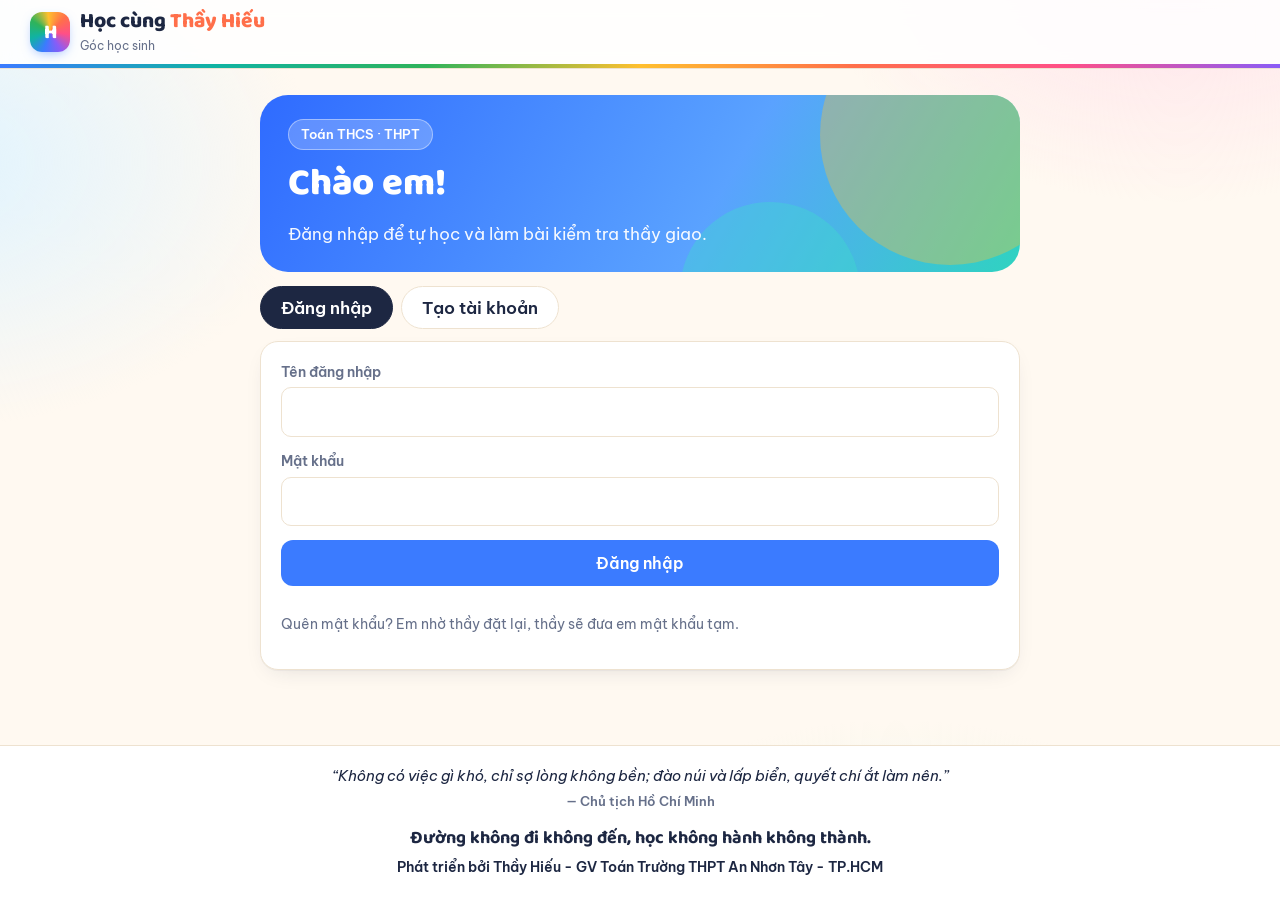
==== index.html @ 83fc3a9b "Làm trước: thống kê bài, nhận xét, tự học (sổ lỗi, gợi ý, chuỗi ngày), chuyên cần, câu nói hay - gv." ====
<!doctype html>
<html lang="vi">
<head>
<meta charset="utf-8"><meta name="viewport" content="width=device-width,initial-scale=1">
<title>Học sinh · Học cùng Thầy Hiếu</title>
<meta name="theme-color" content="#3b7bff">
<link rel="icon" href="assets/favicon.svg"><link rel="apple-touch-icon" href="assets/icon-180.png">
<link rel="manifest" href="manifest.webmanifest">
<link rel="stylesheet" href="assets/fonts.css"><link rel="stylesheet" href="assets/style.css"><link rel="stylesheet" href="assets/hs.css">
<script src="config.js"></script><script src="assets/api.js"></script><script src="assets/loihay.js" defer></script>
</head>
<body>
<header class="top"><div class="wrap in">
  <a class="logo" href="./"><span class="mk">H</span><span><b>Học cùng <span>Thầy Hiếu</span></b><small>Góc học sinh</small></span></a>
  <nav class="nav hidden" id="nav"><a href="#" id="btnDoiMK">Đổi mật khẩu</a><a href="#" id="btnThoat">Đăng xuất</a></nav>
</div></header>

<main><div class="wrap narrow">
  <div id="thongBao"></div>

  <!-- ===== chưa đăng nhập ===== -->
  <section id="vCong" class="hidden">
    <div class="hero sm toan"><span class="badge">Toán THCS · THPT</span><h1>Chào em!</h1><p>Đăng nhập để tự học và làm bài kiểm tra thầy giao.</p></div>
    <div class="tabs lg" role="tablist">
      <button id="tabDN" role="tab" aria-selected="true">Đăng nhập</button>
      <button id="tabDK" role="tab" aria-selected="false">Tạo tài khoản</button>
    </div>

    <form id="fDN" class="card form" autocomplete="on">
      <label class="f">Tên đăng nhập<input name="tenDN" type="text" autocomplete="username" autocapitalize="none" spellcheck="false" required></label>
      <label class="f">Mật khẩu<input name="matKhau" type="password" autocomplete="current-password" required></label>
      <div class="loi" role="alert"></div>
      <button class="btn blue full" type="submit">Đăng nhập</button>
      <p class="small muted">Quên mật khẩu? Em nhờ thầy đặt lại, thầy sẽ đưa em mật khẩu tạm.</p>
    </form>

    <form id="fDK" class="card form hidden" autocomplete="on">
      <label class="f">Mã lớp (thầy cho, 6 kí tự)<input name="maLop" type="text" autocapitalize="characters" maxlength="8" spellcheck="false" required placeholder="VD: K7M2QX"></label>
      <label class="f">Họ và tên<input name="hoTen" type="text" autocomplete="name" required placeholder="VD: Nguyễn Văn An"></label>
      <label class="f">Tên đăng nhập<input name="tenDN" type="text" autocomplete="username" autocapitalize="none" spellcheck="false" required placeholder="chữ không dấu, số, dấu chấm: an.nguyen12"></label>
      <label class="f">Mật khẩu (ít nhất 8 kí tự)<input name="matKhau" type="password" autocomplete="new-password" minlength="8" required></label>
      <label class="f">Nhập lại mật khẩu<input name="matKhau2" type="password" autocomplete="new-password" minlength="8" required></label>
      <div class="loi" role="alert"></div>
      <button class="btn green full" type="submit">Tạo tài khoản</button>
      <p class="small muted">Sau khi tạo, em chờ thầy duyệt rồi mới đăng nhập được.</p>
    </form>
  </section>

  <!-- ===== đã đăng nhập ===== -->
  <section id="vNha" class="hidden">
    <div class="hero sm toan"><span class="badge" id="nhaLop">Lớp</span><h1 id="nhaTen">Chào em</h1><p>Em chọn việc muốn làm hôm nay.</p></div>
    <div class="card" id="cBai" style="margin-top:18px">
      <div class="row" style="justify-content:space-between"><h3 style="margin:0">📝 Bài kiểm tra</h3><button class="btn sm ghost" id="btnTaiBai">⟳ Tải lại</button></div>
      <div id="dsBai" class="ds-bai"><p class="muted small">Đang tải…</p></div>
    </div>
    <div class="home-grid">
      <a class="big mp" id="oTuHoc" href="#">
        <div class="ill ico">📘</div>
        <h2>Tự học</h2>
        <p>Luyện theo dạng, sổ lỗi sai tự ôn lại, gợi ý theo điểm yếu. Mỗi ngày làm đúng 5 câu để giữ chuỗi 🔥.</p>
        <span class="go">Vào tự học →</span>
      </a>
      <a class="big rd" id="oKiemTra" href="#cBai">
        <div class="ill ico">📝</div>
        <h2>Kiểm tra</h2>
        <p>Vào bài kiểm tra thầy mở, mỗi em một đề riêng. Kết quả và lời giải hiện khi cả lớp đã nộp.</p>
        <span class="go">Xem các bài ở trên ↑</span>
      </a>
    </div>
  </section>

  <!-- ===== đổi mật khẩu ===== -->
  <dialog id="dMK" class="card">
    <form id="fMK" class="form" method="dialog">
      <h3>Đổi mật khẩu</h3>
      <label class="f">Mật khẩu hiện tại<input name="matKhauCu" type="password" autocomplete="current-password" required></label>
      <label class="f">Mật khẩu mới (ít nhất 8 kí tự)<input name="matKhauMoi" type="password" autocomplete="new-password" minlength="8" required></label>
      <label class="f">Nhập lại mật khẩu mới<input name="matKhauMoi2" type="password" autocomplete="new-password" minlength="8" required></label>
      <div class="loi" role="alert"></div>
      <div class="row"><button class="btn ghost" value="huy" formnovalidate>Huỷ</button><button class="btn blue" value="ok">Lưu</button></div>
    </form>
  </dialog>
</div></main>

<footer class="foot"><div class="wrap"><div class="slogan" id="slogan"></div><div class="dev" id="chanTrang"></div></div></footer>

<script>
(function () {
  "use strict";
  const $ = s => document.querySelector(s);
  const P = API.phien("hs");
  const S = window.SITE || {};
  $("#slogan").textContent = S.khauHieu || ""; $("#chanTrang").textContent = S.chanTrang || "";

  function bao(html, kieu) { $("#thongBao").innerHTML = html ? `<div class="note ${kieu || "blue"}">${html}</div>` : ""; }
  function loiForm(f, msg) { f.querySelector(".loi").textContent = msg || ""; }
  async function cho(btn, fn) {
    const t = btn.textContent; btn.disabled = true; btn.textContent = "Đang xử lí…";
    try { return await fn(); } finally { btn.disabled = false; btn.textContent = t; }
  }

  function moCong(tab) {
    $("#vNha").classList.add("hidden"); $("#nav").classList.add("hidden"); $("#vCong").classList.remove("hidden");
    const dk = tab === "dk";
    $("#tabDN").setAttribute("aria-selected", String(!dk)); $("#tabDK").setAttribute("aria-selected", String(dk));
    $("#fDN").classList.toggle("hidden", dk); $("#fDK").classList.toggle("hidden", !dk);
  }
  function moNha(hs) {
    $("#vCong").classList.add("hidden"); $("#vNha").classList.remove("hidden"); $("#nav").classList.remove("hidden");
    $("#nhaTen").textContent = "Chào " + (hs.hoTen.split(" ").pop() || hs.hoTen) + "!";
    $("#nhaLop").textContent = "Lớp " + (hs.tenLop || hs.maLop) + " · " + hs.tenDN;
    $("#oTuHoc").href = "tuhoc.html";
    API.LS.set("hs-ho-so", JSON.stringify(hs));
    taiBai();
  }

  /* danh sách bài kiểm tra của lớp */
  async function taiBai() {
    const el = $("#dsBai");
    let r;
    try { r = await P.goi("hs.dsBai"); }
    catch (e) { el.innerHTML = `<p class="small" style="color:#d11a45">${API.esc(e.message)}</p>`; return; }
    const ngay = s => s ? new Date(s).toLocaleString("vi-VN", { dateStyle: "short", timeStyle: "short" }) : "";
    el.innerHTML = r.bai.length ? r.bai.map(b => {
      let nut;
      if (b.cuaEm === "nop") nut = b.diem != null ? `<a class="btn sm blue" href="lam.html?bai=${encodeURIComponent(b.maBai)}&xem=1">Điểm ${String(b.diem).replace(".", ",")} · xem bài</a>` : `<a class="btn sm ghost" href="lam.html?bai=${encodeURIComponent(b.maBai)}&xem=1">Đã nộp · chờ kết quả</a>`;
      else if (b.trangThai !== "mo") nut = `<span class="tt dong">đã đóng</span>`;
      else nut = `<a class="btn sm ${b.cuaEm === "lam" ? "coral" : "green"}" href="lam.html?bai=${encodeURIComponent(b.maBai)}">${b.cuaEm === "lam" ? "Làm tiếp" : "Vào làm bài"}</a>`;
      return `<div class="bai-dong"><div><b>${API.esc(b.ten)}</b><br><span class="small muted">${b.soCau} câu · ${b.thoiGian} phút${b.dongLuc ? " · đóng lúc " + ngay(b.dongLuc) : ""}</span></div>${nut}</div>`;
    }).join("") : `<p class="muted small" style="margin:8px 0 0">Hiện chưa có bài kiểm tra nào. Khi thầy mở bài, bài sẽ hiện ở đây.</p>`;
  }
  $("#btnTaiBai").onclick = taiBai;

  $("#tabDN").onclick = () => moCong("dn");
  $("#tabDK").onclick = () => moCong("dk");
  $("#oKiemTra").onclick = e => { e.preventDefault(); $("#cBai").scrollIntoView({ behavior: "smooth" }); taiBai(); };

  $("#fDN").onsubmit = async e => {
    e.preventDefault(); const f = e.target; loiForm(f);
    await cho(f.querySelector("button[type=submit]"), async () => {
      try {
        const r = await API.goi("hs.dangNhap", { tenDN: f.tenDN.value, matKhau: f.matKhau.value });
        P.token = r.token; f.reset(); bao(""); moNha(r.hs);
      } catch (err) { loiForm(f, err.message); }
    });
  };

  $("#fDK").onsubmit = async e => {
    e.preventDefault(); const f = e.target; loiForm(f);
    if (f.matKhau.value !== f.matKhau2.value) return loiForm(f, "Hai lần nhập mật khẩu chưa giống nhau.");
    await cho(f.querySelector("button[type=submit]"), async () => {
      try {
        const r = await API.goi("hs.dangKi", { maLop: f.maLop.value, hoTen: f.hoTen.value, tenDN: f.tenDN.value, matKhau: f.matKhau.value });
        const ten = f.tenDN.value.trim().toLowerCase();
        f.reset(); moCong("dn"); $("#fDN").tenDN.value = ten;
        bao(`Đã tạo tài khoản <b>${API.esc(ten)}</b> trong lớp <b>${API.esc(r.tenLop)}</b>. Em chờ thầy duyệt rồi đăng nhập nhé.`, "green");
      } catch (err) { loiForm(f, err.message); }
    });
  };

  $("#btnThoat").onclick = e => { e.preventDefault(); P.token = null; API.LS.set("hs-ho-so", null); bao(""); moCong("dn"); };
  $("#btnDoiMK").onclick = e => { e.preventDefault(); const f = $("#fMK"); f.reset(); loiForm(f); $("#dMK").showModal(); };
  $("#fMK").onsubmit = async e => {
    const f = e.target;
    if (e.submitter && e.submitter.value === "huy") return;
    e.preventDefault(); loiForm(f);
    if (f.matKhauMoi.value !== f.matKhauMoi2.value) return loiForm(f, "Hai lần nhập mật khẩu mới chưa giống nhau.");
    await cho(e.submitter || f.querySelector("button[value=ok]"), async () => {
      try {
        const r = await P.goi("hs.doiMatKhau", { matKhauCu: f.matKhauCu.value, matKhauMoi: f.matKhauMoi.value });
        P.token = r.token; $("#dMK").close(); bao("Đã đổi mật khẩu.", "green");
      } catch (err) { loiForm(f, err.message); }
    });
  };

  /* khởi động: có phiên cũ thì vào thẳng, kiểm tra lại với máy chủ ở nền */
  (async function () {
    if (!API.url()) { bao("Web chưa được nối với máy chủ. Thầy xem <b>HUONG-DAN.md</b>, mục 2.", "red"); }
    if (!P.token) return moCong("dn");
    try { const cu = JSON.parse(API.LS.get("hs-ho-so") || "null"); if (cu) moNha(cu); } catch (e) { }
    try { const r = await P.goi("hs.toi"); moNha(r.hs); }
    catch (err) {
      if (err.ma === "mat-mang") return bao("Đang không có mạng. Một số chức năng cần mạng để dùng.", "");
      P.token = null; API.LS.set("hs-ho-so", null); moCong("dn"); bao(API.esc(err.message), "");
    }
  })();
})();
</script>
</body>
</html>
---- assets/fonts.css ----
/* be-vietnam-pro-vietnamese-400-normal */
@font-face {
  font-family: 'Be Vietnam Pro';
  font-style: normal;
  font-display: swap;
  font-weight: 400;
  src: url(fonts/be-vietnam-pro-vietnamese-400-normal.woff2) format('woff2');
  unicode-range: U+0102-0103,U+0110-0111,U+0128-0129,U+0168-0169,U+01A0-01A1,U+01AF-01B0,U+0300-0301,U+0303-0304,U+0308-0309,U+0323,U+0329,U+1EA0-1EF9,U+20AB;
}
/* be-vietnam-pro-latin-ext-400-normal */
@font-face {
  font-family: 'Be Vietnam Pro';
  font-style: normal;
  font-display: swap;
  font-weight: 400;
  src: url(fonts/be-vietnam-pro-latin-ext-400-normal.woff2) format('woff2');
  unicode-range: U+0100-02BA,U+02BD-02C5,U+02C7-02CC,U+02CE-02D7,U+02DD-02FF,U+0304,U+0308,U+0329,U+1D00-1DBF,U+1E00-1E9F,U+1EF2-1EFF,U+2020,U+20A0-20AB,U+20AD-20C0,U+2113,U+2C60-2C7F,U+A720-A7FF;
}
/* be-vietnam-pro-latin-400-normal */
@font-face {
  font-family: 'Be Vietnam Pro';
  font-style: normal;
  font-display: swap;
  font-weight: 400;
  src: url(fonts/be-vietnam-pro-latin-400-normal.woff2) format('woff2');
  unicode-range: U+0000-00FF,U+0131,U+0152-0153,U+02BB-02BC,U+02C6,U+02DA,U+02DC,U+0304,U+0308,U+0329,U+2000-206F,U+20AC,U+2122,U+2191,U+2193,U+2212,U+2215,U+FEFF,U+FFFD;
}
/* be-vietnam-pro-vietnamese-500-normal */
@font-face {
  font-family: 'Be Vietnam Pro';
  font-style: normal;
  font-display: swap;
  font-weight: 500;
  src: url(fonts/be-vietnam-pro-vietnamese-500-normal.woff2) format('woff2');
  unicode-range: U+0102-0103,U+0110-0111,U+0128-0129,U+0168-0169,U+01A0-01A1,U+01AF-01B0,U+0300-0301,U+0303-0304,U+0308-0309,U+0323,U+0329,U+1EA0-1EF9,U+20AB;
}
/* be-vietnam-pro-latin-ext-500-normal */
@font-face {
  font-family: 'Be Vietnam Pro';
  font-style: normal;
  font-display: swap;
  font-weight: 500;
  src: url(fonts/be-vietnam-pro-latin-ext-500-normal.woff2) format('woff2');
  unicode-range: U+0100-02BA,U+02BD-02C5,U+02C7-02CC,U+02CE-02D7,U+02DD-02FF,U+0304,U+0308,U+0329,U+1D00-1DBF,U+1E00-1E9F,U+1EF2-1EFF,U+2020,U+20A0-20AB,U+20AD-20C0,U+2113,U+2C60-2C7F,U+A720-A7FF;
}
/* be-vietnam-pro-latin-500-normal */
@font-face {
  font-family: 'Be Vietnam Pro';
  font-style: normal;
  font-display: swap;
  font-weight: 500;
  src: url(fonts/be-vietnam-pro-latin-500-normal.woff2) format('woff2');
  unicode-range: U+0000-00FF,U+0131,U+0152-0153,U+02BB-02BC,U+02C6,U+02DA,U+02DC,U+0304,U+0308,U+0329,U+2000-206F,U+20AC,U+2122,U+2191,U+2193,U+2212,U+2215,U+FEFF,U+FFFD;
}
/* be-vietnam-pro-vietnamese-600-normal */
@font-face {
  font-family: 'Be Vietnam Pro';
  font-style: normal;
  font-display: swap;
  font-weight: 600;
  src: url(fonts/be-vietnam-pro-vietnamese-600-normal.woff2) format('woff2');
  unicode-range: U+0102-0103,U+0110-0111,U+0128-0129,U+0168-0169,U+01A0-01A1,U+01AF-01B0,U+0300-0301,U+0303-0304,U+0308-0309,U+0323,U+0329,U+1EA0-1EF9,U+20AB;
}
/* be-vietnam-pro-latin-ext-600-normal */
@font-face {
  font-family: 'Be Vietnam Pro';
  font-style: normal;
  font-display: swap;
  font-weight: 600;
  src: url(fonts/be-vietnam-pro-latin-ext-600-normal.woff2) format('woff2');
  unicode-range: U+0100-02BA,U+02BD-02C5,U+02C7-02CC,U+02CE-02D7,U+02DD-02FF,U+0304,U+0308,U+0329,U+1D00-1DBF,U+1E00-1E9F,U+1EF2-1EFF,U+2020,U+20A0-20AB,U+20AD-20C0,U+2113,U+2C60-2C7F,U+A720-A7FF;
}
/* be-vietnam-pro-latin-600-normal */
@font-face {
  font-family: 'Be Vietnam Pro';
  font-style: normal;
  font-display: swap;
  font-weight: 600;
  src: url(fonts/be-vietnam-pro-latin-600-normal.woff2) format('woff2');
  unicode-range: U+0000-00FF,U+0131,U+0152-0153,U+02BB-02BC,U+02C6,U+02DA,U+02DC,U+0304,U+0308,U+0329,U+2000-206F,U+20AC,U+2122,U+2191,U+2193,U+2212,U+2215,U+FEFF,U+FFFD;
}
/* be-vietnam-pro-vietnamese-700-normal */
@font-face {
  font-family: 'Be Vietnam Pro';
  font-style: normal;
  font-display: swap;
  font-weight: 700;
  src: url(fonts/be-vietnam-pro-vietnamese-700-normal.woff2) format('woff2');
  unicode-range: U+0102-0103,U+0110-0111,U+0128-0129,U+0168-0169,U+01A0-01A1,U+01AF-01B0,U+0300-0301,U+0303-0304,U+0308-0309,U+0323,U+0329,U+1EA0-1EF9,U+20AB;
}
/* be-vietnam-pro-latin-ext-700-normal */
@font-face {
  font-family: 'Be Vietnam Pro';
  font-style: normal;
  font-display: swap;
  font-weight: 700;
  src: url(fonts/be-vietnam-pro-latin-ext-700-normal.woff2) format('woff2');
  unicode-range: U+0100-02BA,U+02BD-02C5,U+02C7-02CC,U+02CE-02D7,U+02DD-02FF,U+0304,U+0308,U+0329,U+1D00-1DBF,U+1E00-1E9F,U+1EF2-1EFF,U+2020,U+20A0-20AB,U+20AD-20C0,U+2113,U+2C60-2C7F,U+A720-A7FF;
}
/* be-vietnam-pro-latin-700-normal */
@font-face {
  font-family: 'Be Vietnam Pro';
  font-style: normal;
  font-display: swap;
  font-weight: 700;
  src: url(fonts/be-vietnam-pro-latin-700-normal.woff2) format('woff2');
  unicode-range: U+0000-00FF,U+0131,U+0152-0153,U+02BB-02BC,U+02C6,U+02DA,U+02DC,U+0304,U+0308,U+0329,U+2000-206F,U+20AC,U+2122,U+2191,U+2193,U+2212,U+2215,U+FEFF,U+FFFD;
}
/* be-vietnam-pro-vietnamese-400-italic */
@font-face {
  font-family: 'Be Vietnam Pro';
  font-style: italic;
  font-display: swap;
  font-weight: 400;
  src: url(fonts/be-vietnam-pro-vietnamese-400-italic.woff2) format('woff2');
  unicode-range: U+0102-0103,U+0110-0111,U+0128-0129,U+0168-0169,U+01A0-01A1,U+01AF-01B0,U+0300-0301,U+0303-0304,U+0308-0309,U+0323,U+0329,U+1EA0-1EF9,U+20AB;
}
/* be-vietnam-pro-latin-ext-400-italic */
@font-face {
  font-family: 'Be Vietnam Pro';
  font-style: italic;
  font-display: swap;
  font-weight: 400;
  src: url(fonts/be-vietnam-pro-latin-ext-400-italic.woff2) format('woff2');
  unicode-range: U+0100-02BA,U+02BD-02C5,U+02C7-02CC,U+02CE-02D7,U+02DD-02FF,U+0304,U+0308,U+0329,U+1D00-1DBF,U+1E00-1E9F,U+1EF2-1EFF,U+2020,U+20A0-20AB,U+20AD-20C0,U+2113,U+2C60-2C7F,U+A720-A7FF;
}
/* be-vietnam-pro-latin-400-italic */
@font-face {
  font-family: 'Be Vietnam Pro';
  font-style: italic;
  font-display: swap;
  font-weight: 400;
  src: url(fonts/be-vietnam-pro-latin-400-italic.woff2) format('woff2');
  unicode-range: U+0000-00FF,U+0131,U+0152-0153,U+02BB-02BC,U+02C6,U+02DA,U+02DC,U+0304,U+0308,U+0329,U+2000-206F,U+20AC,U+2122,U+2191,U+2193,U+2212,U+2215,U+FEFF,U+FFFD;
}@font-face{font-family:'Baloo 2';font-style:normal;font-display:swap;font-weight:600;src:url(fonts/baloo-2-vietnamese-600-normal.woff2) format('woff2');unicode-range:U+0102-0103,U+0110-0111,U+0128-0129,U+0168-0169,U+01A0-01A1,U+01AF-01B0,U+0300-0301,U+0303-0304,U+0308-0309,U+0323,U+0329,U+1EA0-1EF9,U+20AB;}
@font-face{font-family:'Baloo 2';font-style:normal;font-display:swap;font-weight:600;src:url(fonts/baloo-2-latin-ext-600-normal.woff2) format('woff2');unicode-range:U+0100-02BA,U+02BD-02C5,U+02C7-02CC,U+02CE-02D7,U+02DD-02FF,U+0304,U+0308,U+0329,U+1D00-1DBF,U+1E00-1E9F,U+1EF2-1EFF,U+2020,U+20A0-20AB,U+20AD-20C0,U+2113,U+2C60-2C7F,U+A720-A7FF;}
@font-face{font-family:'Baloo 2';font-style:normal;font-display:swap;font-weight:600;src:url(fonts/baloo-2-latin-600-normal.woff2) format('woff2');unicode-range:U+0000-00FF,U+0131,U+0152-0153,U+02BB-02BC,U+02C6,U+02DA,U+02DC,U+0304,U+0308,U+0329,U+2000-206F,U+20AC,U+2122,U+2191,U+2193,U+2212,U+2215,U+FEFF,U+FFFD;}
@font-face{font-family:'Baloo 2';font-style:normal;font-display:swap;font-weight:700;src:url(fonts/baloo-2-vietnamese-700-normal.woff2) format('woff2');unicode-range:U+0102-0103,U+0110-0111,U+0128-0129,U+0168-0169,U+01A0-01A1,U+01AF-01B0,U+0300-0301,U+0303-0304,U+0308-0309,U+0323,U+0329,U+1EA0-1EF9,U+20AB;}
@font-face{font-family:'Baloo 2';font-style:normal;font-display:swap;font-weight:700;src:url(fonts/baloo-2-latin-ext-700-normal.woff2) format('woff2');unicode-range:U+0100-02BA,U+02BD-02C5,U+02C7-02CC,U+02CE-02D7,U+02DD-02FF,U+0304,U+0308,U+0329,U+1D00-1DBF,U+1E00-1E9F,U+1EF2-1EFF,U+2020,U+20A0-20AB,U+20AD-20C0,U+2113,U+2C60-2C7F,U+A720-A7FF;}
@font-face{font-family:'Baloo 2';font-style:normal;font-display:swap;font-weight:700;src:url(fonts/baloo-2-latin-700-normal.woff2) format('woff2');unicode-range:U+0000-00FF,U+0131,U+0152-0153,U+02BB-02BC,U+02C6,U+02DA,U+02DC,U+0304,U+0308,U+0329,U+2000-206F,U+20AC,U+2122,U+2191,U+2193,U+2212,U+2215,U+FEFF,U+FFFD;}
@font-face{font-family:'Baloo 2';font-style:normal;font-display:swap;font-weight:800;src:url(fonts/baloo-2-vietnamese-800-normal.woff2) format('woff2');unicode-range:U+0102-0103,U+0110-0111,U+0128-0129,U+0168-0169,U+01A0-01A1,U+01AF-01B0,U+0300-0301,U+0303-0304,U+0308-0309,U+0323,U+0329,U+1EA0-1EF9,U+20AB;}
@font-face{font-family:'Baloo 2';font-style:normal;font-display:swap;font-weight:800;src:url(fonts/baloo-2-latin-ext-800-normal.woff2) format('woff2');unicode-range:U+0100-02BA,U+02BD-02C5,U+02C7-02CC,U+02CE-02D7,U+02DD-02FF,U+0304,U+0308,U+0329,U+1D00-1DBF,U+1E00-1E9F,U+1EF2-1EFF,U+2020,U+20A0-20AB,U+20AD-20C0,U+2113,U+2C60-2C7F,U+A720-A7FF;}
@font-face{font-family:'Baloo 2';font-style:normal;font-display:swap;font-weight:800;src:url(fonts/baloo-2-latin-800-normal.woff2) format('woff2');unicode-range:U+0000-00FF,U+0131,U+0152-0153,U+02BB-02BC,U+02C6,U+02DA,U+02DC,U+0304,U+0308,U+0329,U+2000-206F,U+20AC,U+2122,U+2191,U+2193,U+2212,U+2215,U+FEFF,U+FFFD;}
@font-face{font-family:'Termes';font-style:normal;font-weight:400;font-display:swap;src:url(fonts/termes-regular.woff) format('woff');}
@font-face{font-family:'Termes';font-style:normal;font-weight:700;font-display:swap;src:url(fonts/termes-bold.woff) format('woff');}
@font-face{font-family:'Termes';font-style:italic;font-weight:400;font-display:swap;src:url(fonts/termes-italic.woff) format('woff');}
@font-face{font-family:'Termes';font-style:italic;font-weight:700;font-display:swap;src:url(fonts/termes-bolditalic.woff) format('woff');}
---- assets/style.css ----
/* ===== Học cùng Thầy Hiếu — giao diện sáng, nhiều màu ===== */
:root{
  --bg:#fff9f1; --bg2:#fff3e2; --card:#fff; --ink:#1d2742; --muted:#66708a; --line:#eee2d0; --line2:#f4ebdd;
  --blue:#3b7bff; --teal:#10b3a3; --coral:#ff6f4a; --green:#2fb35a; --sun:#ffbf2e; --pink:#ff4f87; --violet:#8a5cf6;
  --c:var(--blue); --c2:#e8f0ff;
  --r:18px; --sh:0 1px 0 rgba(29,39,66,.04),0 8px 24px -12px rgba(29,39,66,.18);
  --font:"Be Vietnam Pro",system-ui,-apple-system,"Segoe UI",Roboto,sans-serif;
  --font-h:"Baloo 2","Be Vietnam Pro",system-ui,sans-serif;
}
*{box-sizing:border-box}
html{scroll-behavior:smooth}
body{margin:0;background:var(--bg);color:var(--ink);font:15.5px/1.6 var(--font);min-height:100vh;display:flex;flex-direction:column}
body::before{content:"";position:fixed;inset:0;z-index:-1;pointer-events:none;
  background:radial-gradient(520px 340px at 92% -4%,#ffe1ea 0,transparent 70%),radial-gradient(560px 380px at -6% 18%,#dff3ff 0,transparent 70%),radial-gradient(520px 360px at 70% 108%,#e5fbe9 0,transparent 70%)}
a{color:var(--blue)}
h1,h2,h3{font-family:var(--font-h);line-height:1.15;margin:0 0 .4em;letter-spacing:-.2px}
h1{font-size:clamp(30px,4.6vw,48px);font-weight:800}
h2{font-size:26px;font-weight:700}
h3{font-size:19px;font-weight:700}
.wrap{width:min(1220px,100% - 32px);margin:0 auto}
main{flex:1;padding:22px 0 40px}
.muted{color:var(--muted)} .small{font-size:13.5px}
.hidden{display:none!important}

/* ---------- đầu trang ---------- */
.top{position:sticky;top:0;z-index:30;background:rgba(255,255,255,.86);backdrop-filter:saturate(1.4) blur(10px);border-bottom:1px solid var(--line)}
.top::after{content:"";display:block;height:4px;background:linear-gradient(90deg,var(--blue),var(--teal),var(--green),var(--sun),var(--coral),var(--pink),var(--violet))}
.top .in{display:flex;align-items:center;gap:18px;height:64px}
.logo{display:flex;align-items:center;gap:10px;text-decoration:none;color:var(--ink)}
.logo .mk{width:40px;height:40px;border-radius:12px;display:grid;place-items:center;color:#fff;font:800 20px var(--font-h);
  background:conic-gradient(from 200deg,var(--blue),var(--teal),var(--green),var(--sun),var(--coral),var(--pink),var(--violet),var(--blue));box-shadow:0 4px 12px -4px rgba(59,123,255,.6)}
.logo b{font:800 21px/1 var(--font-h)} .logo b span{color:var(--coral)}
.logo small{display:block;font-size:12px;color:var(--muted);margin-top:2px}
.nav{margin-left:auto;display:flex;gap:4px;flex-wrap:wrap;justify-content:flex-end}
@media (max-width:1240px){.nav a{padding:7px 10px;font-size:14.5px}}
.nav a{text-decoration:none;color:var(--ink);font-weight:600;padding:8px 14px;border-radius:999px;font-size:15px}
.nav a:hover{background:var(--bg2)}
.nav a[aria-current]{background:var(--ink);color:#fff}
@media (max-width:700px){.logo small{display:none}.top .in{flex-wrap:wrap}.logo b{white-space:nowrap}.nav{flex-wrap:nowrap;overflow-x:auto;max-width:100%;margin-left:0;width:100%;justify-content:flex-start}.nav a{padding:7px 10px;font-size:14px;white-space:nowrap}.top .in{gap:6px 8px;height:auto;padding:8px 0}}

/* ---------- chân trang ---------- */
.foot{margin-top:auto;background:#fff;border-top:1px solid var(--line);padding:18px 0 22px;text-align:center;font-size:14px;color:var(--muted)}
.foot .slogan{font:700 18px var(--font-h);color:var(--ink);margin-bottom:4px}
.foot .dev{font-weight:600;color:var(--ink)}
.foot .dots{display:flex;gap:6px;justify-content:center;margin:0 0 10px}
.foot .dots i{width:8px;height:8px;border-radius:50%}

/* ---------- khối chung ---------- */
.card{background:var(--card);border:1px solid var(--line);border-radius:var(--r);box-shadow:var(--sh);padding:20px}
.hero{position:relative;border-radius:28px;padding:34px 34px 30px;overflow:hidden;color:#fff;
  background:linear-gradient(120deg,#3b7bff 0%,#7a5cff 45%,#ff5c8a 100%)}
.hero::before,.hero::after{content:"";position:absolute;border-radius:50%;opacity:.35}
.hero::before{width:260px;height:260px;right:-60px;top:-90px;background:var(--sun)}
.hero::after{width:180px;height:180px;right:160px;bottom:-110px;background:#3ee0c8}
.hero>*{position:relative;z-index:1}
.hero p{max-width:720px;font-size:17px;opacity:.95;margin:.2em 0 0}
.hero.sm{padding:24px 28px}
.hero.sm h1{font-size:clamp(26px,3.6vw,38px)}
.hero.toan{background:linear-gradient(120deg,#2f6bff,#5aa2ff 60%,#2fd3c0)}
.hero.rade{background:linear-gradient(120deg,#ff6f4a,#ff4f87 55%,#8a5cf6)}
.badge{display:inline-flex;align-items:center;gap:6px;background:rgba(255,255,255,.22);border:1px solid rgba(255,255,255,.4);padding:4px 12px;border-radius:999px;font-size:13px;font-weight:600;margin-bottom:12px}

.btn{display:inline-flex;align-items:center;justify-content:center;gap:8px;border:0;border-radius:12px;padding:10px 16px;font:600 15px var(--font);cursor:pointer;background:var(--ink);color:#fff;text-decoration:none;transition:transform .08s,box-shadow .15s,background .15s}
.btn:hover{transform:translateY(-1px);box-shadow:0 6px 16px -8px rgba(0,0,0,.45)}
.btn:active{transform:none}
.btn.c{background:var(--c)} .btn.blue{background:var(--blue)} .btn.coral{background:var(--coral)} .btn.green{background:var(--green)} .btn.violet{background:var(--violet)} .btn.pink{background:var(--pink)}
.btn.ghost{background:#fff;color:var(--ink);border:1.5px solid var(--line)}
.btn.ghost:hover{border-color:var(--ink)}
.btn.sm{padding:6px 11px;font-size:13.5px;border-radius:10px}
.btn[disabled]{opacity:.45;pointer-events:none}
.row{display:flex;gap:10px;align-items:center;flex-wrap:wrap}
.grow{flex:1}

input[type=text],input[type=number],input[type=search],select,textarea{font:inherit;color:inherit;background:#fff;border:1.5px solid var(--line);border-radius:10px;padding:8px 11px;outline:none;transition:border-color .15s,box-shadow .15s}
input:focus,select:focus,textarea:focus{border-color:var(--c);box-shadow:0 0 0 3px var(--c2)}
label.f{display:grid;gap:4px;font-size:13.5px;font-weight:600;color:var(--muted)}
label.f>input,label.f>select{font-weight:400;color:var(--ink)}
.chk{display:flex;gap:8px;align-items:flex-start;cursor:pointer;font-size:14.5px}
.chk input{margin-top:4px;accent-color:var(--c);width:16px;height:16px}

/* ---------- tab ---------- */
.tabs{display:flex;gap:8px;flex-wrap:wrap;margin:14px 0 8px}
.tabs button{border:1.5px solid var(--line);background:#fff;color:var(--ink);font:600 15px var(--font);padding:8px 16px;border-radius:999px;cursor:pointer;display:inline-flex;gap:8px;align-items:center}
.tabs button .n{font-size:12px;font-weight:700;background:var(--bg2);border-radius:999px;padding:1px 8px}
.tabs button:hover{border-color:var(--tc,var(--ink))}
.tabs button[aria-selected=true]{background:var(--tc,var(--ink));border-color:var(--tc,var(--ink));color:#fff}
.tabs button[aria-selected=true] .n{background:rgba(255,255,255,.25)}
.tabs button[disabled]{opacity:.5;cursor:not-allowed}
.tabs.lg button{font-size:16.5px;padding:10px 20px}
.tabs .ic{width:22px;height:22px;border-radius:7px;display:grid;place-items:center;font-size:13px;color:#fff;background:var(--tc)}
.tabs button[aria-selected=true] .ic{background:rgba(255,255,255,.25)}
.m-toan{--tc:var(--blue);--c:var(--blue);--c2:#e3edff}
.m-khtn{--tc:var(--teal);--c:var(--teal);--c2:#dcf7f3}
.m-li{--tc:var(--coral);--c:var(--coral);--c2:#ffe8e0}
.m-hoa{--tc:var(--green);--c:var(--green);--c2:#e0f6e7}

/* ---------- trang chủ ---------- */
.home-grid{display:grid;grid-template-columns:1fr 1fr;gap:20px;margin-top:22px}
@media (max-width:820px){.home-grid{grid-template-columns:1fr}}
.big{position:relative;display:block;text-decoration:none;color:var(--ink);background:#fff;border-radius:26px;padding:26px;border:1px solid var(--line);box-shadow:var(--sh);overflow:hidden;transition:transform .15s,box-shadow .2s}
.big:hover{transform:translateY(-3px);box-shadow:0 18px 40px -20px rgba(29,39,66,.4)}
.big .ill{height:150px;border-radius:18px;margin-bottom:16px;position:relative;overflow:hidden}
.big h2{font-size:30px;margin:0 0 6px}
.big p{margin:0 0 14px;color:var(--muted)}
.big .go{font-weight:700;color:var(--k)}
.big.mp{--k:var(--blue)} .big.rd{--k:var(--coral)}
.big.mp .ill{background:linear-gradient(135deg,#e2edff,#dff8f3)}
.big.rd .ill{background:linear-gradient(135deg,#ffe9df,#f1e6ff)}
.chips{display:flex;flex-wrap:wrap;gap:6px;margin-bottom:12px}
.chip{font-size:12.5px;font-weight:700;padding:3px 10px;border-radius:999px;background:var(--bg2);color:var(--ink)}
.chip.b{background:#e3edff;color:#1f4fc7}.chip.t{background:#dcf7f3;color:#0b7c71}.chip.o{background:#ffe8e0;color:#c2401c}.chip.g{background:#e0f6e7;color:#1b7a3c}.chip.v{background:#efe8ff;color:#5b34c7}.chip.p{background:#ffe3ec;color:#c21e57}.chip.y{background:#fff3cf;color:#8a6400}
.stats{display:grid;grid-template-columns:repeat(4,1fr);gap:14px;margin-top:20px}
@media (max-width:820px){.stats{grid-template-columns:repeat(2,1fr)}}
.stat{background:#fff;border:1px solid var(--line);border-radius:18px;padding:14px 16px;box-shadow:var(--sh)}
.stat b{display:block;font:800 30px/1.1 var(--font-h);color:var(--k)}
.stat span{font-size:13.5px;color:var(--muted)}

/* ---------- mô phỏng ---------- */
.chap{font:700 19px var(--font-h);margin:22px 0 10px;display:flex;align-items:center;gap:10px}
.chap::before{content:"";width:10px;height:22px;border-radius:4px;background:var(--tc,var(--blue))}
.grid{display:grid;grid-template-columns:repeat(auto-fill,minmax(232px,1fr));gap:16px}
.tile{display:flex;flex-direction:column;background:#fff;border-radius:18px;overflow:hidden;text-decoration:none;color:var(--ink);border:1px solid var(--line);box-shadow:var(--sh);transition:transform .14s,box-shadow .2s}
.tile:hover{transform:translateY(-3px);box-shadow:0 16px 30px -18px rgba(29,39,66,.45)}
.tile .th{aspect-ratio:560/333;background:#eef2f8 center/cover;border-bottom:4px solid var(--tc,var(--blue))}
.tile .bd{padding:11px 14px 14px;display:grid;gap:3px}
.tile .code{font-size:12px;font-weight:700;color:var(--tc,var(--blue));letter-spacing:.3px}
.tile .tt{font-weight:700;line-height:1.3}
.tile .ds{font-size:13.5px;color:var(--muted);line-height:1.45}
.empty{text-align:center;padding:40px 20px}

/* ---------- ra đề: bước ---------- */
.steps{display:grid;grid-template-columns:repeat(4,1fr);gap:10px;margin:16px 0 18px}
.steps button{border:0;background:#fff;border:1.5px solid var(--line);border-radius:16px;padding:12px 14px;text-align:left;cursor:pointer;font:inherit;color:var(--ink);display:flex;gap:12px;align-items:center;transition:border-color .15s,box-shadow .15s}
.steps button .k{width:34px;height:34px;flex:none;border-radius:11px;display:grid;place-items:center;font:800 18px var(--font-h);color:#fff;background:var(--sc)}
.steps button b{display:block;font-size:15px} .steps button span{font-size:12.5px;color:var(--muted)}
.steps button[aria-selected=true]{border-color:var(--sc);box-shadow:0 0 0 3px color-mix(in srgb,var(--sc) 22%,transparent)}
.steps button:nth-child(1){--sc:var(--blue)}.steps button:nth-child(2){--sc:var(--violet)}.steps button:nth-child(3){--sc:var(--sun)}.steps button:nth-child(4){--sc:var(--coral)}
@media (max-width:820px){.steps{grid-template-columns:1fr 1fr}}
.pane{display:none}.pane.on{display:block}
.drop{border:2.5px dashed #c9d6f3;border-radius:20px;padding:28px;text-align:center;background:linear-gradient(135deg,#f5f9ff,#fff7fb);transition:background .15s,border-color .15s}
.drop.over{border-color:var(--blue);background:#eaf2ff}
.drop .ico{font-size:40px;line-height:1}
.drop b{font:700 20px var(--font-h);display:block;margin:6px 0 2px}
.prog{height:8px;border-radius:99px;background:var(--line2);overflow:hidden;margin-top:12px}
.prog i{display:block;height:100%;width:0;background:linear-gradient(90deg,var(--blue),var(--violet));transition:width .2s}
.note{border-left:4px solid var(--sun);background:#fff8e3;border-radius:10px;padding:10px 14px;font-size:14px;margin:12px 0}
.note.blue{border-color:var(--blue);background:#eef4ff}
.note.red{border-color:var(--pink);background:#fff0f4}
.note.green{border-color:var(--green);background:#ebf8ef}

/* cây ngân hàng */
.tree{margin-top:14px}
.tree details{border:1px solid var(--line);border-radius:14px;background:#fff;margin-bottom:8px;overflow:hidden}
.tree summary{cursor:pointer;padding:10px 14px;font-weight:700;display:flex;gap:10px;align-items:center;list-style:none}
.tree summary::-webkit-details-marker{display:none}
.tree summary::before{content:"▸";color:var(--muted);transition:transform .15s}
.tree details[open]>summary::before{transform:rotate(90deg)}
.tree summary .n{margin-left:auto;font-size:13px;font-weight:600;color:var(--muted)}
.tree .bai{padding:2px 14px 10px 36px}
.tree .bai h4{margin:8px 0 4px;font-size:14.5px}
.dline{display:flex;gap:8px;align-items:center;padding:5px 8px;border-radius:9px;font-size:14px}
.dline:hover{background:var(--bg)}
.dline .dk{font-family:ui-monospace,Menlo,monospace;font-size:12px;color:var(--muted);flex:none;width:78px}
.dline .nm{flex:1}
.lv{display:inline-flex;gap:4px}
.lv i{font-style:normal;font-size:11.5px;font-weight:700;padding:1px 6px;border-radius:6px}
.NB{background:#e3edff;color:#1f4fc7}.TH{background:#e0f6e7;color:#1b7a3c}.VD{background:#fff0d2;color:#946200}.VDC{background:#ffe3ec;color:#c21e57}

/* ---------- ma trận ---------- */
.mx-wrap{overflow:auto;border:1px solid var(--line);border-radius:16px;background:#fff;max-height:70vh}
table.mx{border-collapse:separate;border-spacing:0;font-size:13.5px;min-width:100%}
table.mx th,table.mx td{border-bottom:1px solid var(--line2);border-right:1px solid var(--line2);padding:4px 6px;text-align:center;white-space:nowrap}
table.mx thead th{position:sticky;top:0;background:#fbf6ee;z-index:2;font-weight:700}
table.mx thead tr:nth-child(2) th{top:31px}
table.mx th.p1{background:#e9f0ff}table.mx th.p2{background:#f1ebff}table.mx th.p3{background:#fff1e6}
table.mx td.nm,table.mx th.nm{text-align:left;white-space:normal;min-width:280px;max-width:420px;position:sticky;left:0;background:#fff;z-index:1}
table.mx thead th.nm{z-index:3;background:#fbf6ee}
table.mx tr.ch td{background:#fff8ec;font-weight:700}
table.mx tr.ch td.nm{background:#fff8ec}
table.mx tr.bai td{background:#fcfbf8;font-weight:600;color:#3d4766}
table.mx tr.bai td.nm{background:#fcfbf8;padding-left:16px}
table.mx tr.dg td.nm{padding-left:28px;font-size:13px}
table.mx tr.dg.off{opacity:.38}
table.mx tfoot td{position:sticky;bottom:0;background:#1d2742;color:#fff;font-weight:700;z-index:2}
table.mx tfoot td.nm{background:#1d2742}
.cell{display:inline-flex;flex-direction:column;align-items:center;gap:0}
.cell input{width:42px;padding:3px 2px;text-align:center;border-radius:7px;font-size:14px;border-width:1.3px}
.cell input.has{background:#eef4ff;border-color:var(--blue);font-weight:700}
.cell input.bad{background:#ffe7ee;border-color:var(--pink)}
.cell small{font-size:10.5px;color:#9aa3b8;line-height:1.1}
.cell.na input{visibility:hidden}.cell.na small{visibility:hidden}
.sum{display:grid;grid-template-columns:repeat(auto-fit,minmax(150px,1fr));gap:10px;margin:12px 0}
.sum div{background:#fff;border:1px solid var(--line);border-radius:14px;padding:10px 12px}
.sum b{font:800 22px/1.1 var(--font-h);display:block}
.sum span{font-size:12.5px;color:var(--muted)}
.ok{color:var(--green)} .bad{color:var(--pink)}

.grid2{display:grid;grid-template-columns:1fr 1fr;gap:14px}
.grid3{display:grid;grid-template-columns:repeat(3,1fr);gap:14px}
@media (max-width:820px){.grid2,.grid3{grid-template-columns:1fr}}
fieldset{border:1.5px solid var(--line);border-radius:16px;padding:12px 16px 14px;margin:0 0 14px;background:#fff}
legend{font:700 16px var(--font-h);padding:0 6px}
.opt-cards{display:grid;grid-template-columns:1fr 1fr;gap:10px}
@media (max-width:700px){.opt-cards{grid-template-columns:1fr}}
.oc{display:flex;gap:10px;border:1.5px solid var(--line);border-radius:14px;padding:12px;cursor:pointer;background:#fff}
.oc:has(input:checked){border-color:var(--coral);background:#fff6f2}
.oc input{accent-color:var(--coral);margin-top:4px}
.oc b{display:block}.oc span{font-size:13.5px;color:var(--muted)}

/* xem trước đề */
.vtabs{display:flex;gap:6px;flex-wrap:wrap;margin:10px 0}
.vtabs button{border:1.5px solid var(--line);background:#fff;border-radius:10px;padding:6px 12px;font:600 14px var(--font);cursor:pointer}
.vtabs button[aria-selected=true]{background:var(--coral);border-color:var(--coral);color:#fff}
.preview{background:#e9ecf3;border-radius:18px;padding:18px;overflow:auto;max-height:80vh}
.swap{position:absolute;right:-4px;top:-2px;font:600 12px var(--font);background:#fff;border:1.5px solid var(--line);border-radius:8px;padding:2px 8px;cursor:pointer;color:var(--ink);opacity:0;transition:opacity .12s}
.q:hover .swap{opacity:1}
.swap:hover{border-color:var(--coral);color:var(--coral)}

/* ---------- trang giấy A4 (xem trước, in, PDF) ---------- */
.paper{width:210mm;min-height:297mm;background:#fff;margin:0 auto 16px;box-shadow:0 4px 18px rgba(0,0,0,.14);padding:10mm 12mm 15mm 15mm;position:relative;color:#000;
  font:12pt/1.38 "Termes","Times New Roman",Times,serif}
.paper .pfoot{position:absolute;left:15mm;right:12mm;bottom:6mm;text-align:center;font-size:10.5pt;font-style:italic}
.paper .katex{font-size:1.08em}
.ex .hd{display:grid;grid-template-columns:45% 55%;text-align:center;line-height:1.25;align-items:center}
.ex .hd>div{min-height:1.25em}
.ex .hd .box{display:inline-block;border:1px solid #000;padding:0 10px;font-weight:700;margin:2px 0}
.ex .hd .made{display:inline-block;border:1px solid #000;padding:1px 14px;font-weight:700;margin-top:2px}
.ex .sv{margin:6px 0 4px;line-height:1.5}
.ex .ph{margin:5px 0 3px;text-align:justify}
.ex .q{position:relative;margin:0 0 var(--gap,4px);text-align:justify}
.ex .qh{font-weight:700;margin-right:4px}
.ex .opts{display:grid;gap:1px 10px;margin-top:2px;align-items:baseline}
.ex .opts.c4{grid-template-columns:repeat(4,1fr)}.ex .opts.c2{grid-template-columns:1fr 1fr}.ex .opts.c1{grid-template-columns:1fr}
.ex .opt b{margin-right:4px}
.ex .qside{display:grid;grid-template-columns:1fr auto;gap:8px 12px;align-items:start}
.ex .qside .qf{padding-top:4px;text-align:center}
.ex .opt.right{background:#e6f6ea;border-radius:4px}
.ex .ds-row{display:flex;gap:6px;padding-left:12px}
.ex .ds-row b{flex:none}
.ex .het{text-align:center;font-weight:700;margin-top:10px}
.ex .ghichu{font-size:11pt;font-style:italic;margin-top:4px}
.ex .sol{margin:3px 0 0 12px;font-size:11.5pt;color:#1a1a1a;border-left:2.5px solid #bbb;padding-left:8px}
.ex .sol .lb{font-weight:700;font-style:italic}
.ex .ans{font-weight:700;color:#0b6b2e}
.ex table.dap{border-collapse:collapse;margin:4px 0 12px;font-size:11pt}
.ex table.dap td,.ex table.dap th{border:1px solid #000;padding:2px 5px;text-align:center}
.ex h3.c{text-align:center;font:700 14pt "Termes",serif;margin:6px 0 8px}
.tex-center{text-align:center;margin:4px 0}
.tikz-wrap{position:relative;display:inline-block;vertical-align:middle;margin:2px 0}
.tikz-wrap svg{display:block;overflow:visible}
.tikz-lbl{position:absolute;white-space:nowrap;line-height:1.1}
.tikz-raw{font:12px ui-monospace,monospace;white-space:pre-wrap;background:#fff7e0;border:1px dashed #d9a400;padding:6px;border-radius:6px;color:#6b5000;text-align:left}
table.t{border-collapse:collapse;margin:3px auto}
table.t td{border:1px solid #000;padding:2px 7px;text-align:center}

/* xem câu trong ngân hàng */
.qview{max-height:60vh;overflow:auto;background:#fff;border:1px solid var(--line);border-radius:14px;padding:14px 18px;font:12pt/1.4 "Termes",serif}
.qview .q{border-bottom:1px dashed var(--line);padding:8px 0}
.qview .meta{font:12px var(--font);color:var(--muted);display:flex;gap:6px;align-items:center;margin-bottom:3px}

dialog{border:0;border-radius:20px;padding:0;max-width:min(980px,96vw);width:100%;box-shadow:0 30px 80px rgba(0,0,0,.35)}
dialog::backdrop{background:rgba(29,39,66,.45)}
dialog .dh{display:flex;align-items:center;gap:10px;padding:14px 18px;border-bottom:1px solid var(--line)}
dialog .db{padding:16px 18px}

.toast{position:fixed;left:50%;bottom:24px;transform:translateX(-50%);background:var(--ink);color:#fff;padding:10px 18px;border-radius:12px;font-weight:600;z-index:99;box-shadow:0 10px 30px rgba(0,0,0,.3);transition:opacity .3s}

@media print{
  body{background:#fff}
  body::before,.top,.foot,.noprint{display:none!important}
  main{padding:0}
  .printzone{display:block!important}
  .paper{box-shadow:none;margin:0;page-break-after:always;break-after:page}
  @page{size:A4;margin:0}
}

.cc details>summary{display:flex;gap:6px;align-items:center;cursor:pointer;padding:3px 0}
.cc details>summary::before{content:"▸";color:#99a;font-size:12px;width:10px}
.cc details[open]>summary::before{content:"▾"}

/* nhắc cài vào Màn hình chính trên iPad */
.nhac-cai{position:fixed;left:10px;right:10px;bottom:10px;z-index:60;display:flex;gap:10px;align-items:flex-start;
  background:#0f1b33;color:#fff;border-radius:14px;padding:12px 14px;box-shadow:0 10px 30px rgba(0,0,0,.25);font-size:14px;line-height:1.45}
.nhac-cai b{color:#9ec5ff}
.nhac-cai button{flex:none;background:rgba(255,255,255,.14);color:#fff;border:0;border-radius:9px;width:30px;height:30px;font-size:15px;cursor:pointer}
@media(min-width:720px){.nhac-cai{left:auto;right:16px;max-width:460px}}
.db .note code{background:rgba(0,0,0,.06);padding:1px 5px;border-radius:5px}

/* hình minh hoạ tự vẽ (hinhtudong.js) */
.hinh-td{display:inline-block;max-width:100%;vertical-align:top}
.hinh-td svg{display:block;max-width:100%;height:auto;overflow:visible}
.qf .hinh-td{margin:0 auto}
---- assets/hs.css ----
/* hs.css — bổ sung cho web học sinh và trang quản lí (dựa trên style.css của web GV) */
.wrap.narrow{width:min(760px,100% - 32px)}
.wrap.mid{width:min(1080px,100% - 32px)}
input[type=password],input[type=email]{font:inherit;color:inherit;background:#fff;border:1.5px solid var(--line);border-radius:10px;padding:8px 11px;outline:none;transition:border-color .15s,box-shadow .15s}
input[type=password]:focus,input[type=email]:focus{border-color:var(--c);box-shadow:0 0 0 3px var(--c2)}
.form{display:grid;gap:14px;margin-top:12px}
.form input{font-size:16px;padding:11px 12px}            /* 16px để iPhone không tự phóng to */
.form h3{margin:0}
.btn.full{width:100%;padding:13px 16px;font-size:16px}
.loi{color:#d11a45;font-size:14px;min-height:0}
.loi:empty{display:none}
.row{display:flex;gap:8px;justify-content:flex-end;flex-wrap:wrap;align-items:center}
.row.left{justify-content:flex-start}
dialog.card{border:1px solid var(--line);max-width:420px;width:calc(100% - 32px);padding:22px}
dialog::backdrop{background:rgba(20,28,48,.45)}
.big .ill.ico{display:grid;place-items:center;font-size:64px;height:120px}
.big[aria-disabled=true]{opacity:.8}
.hero.sm{margin-top:4px}
@media (max-width:560px){.hero.sm{padding:20px}.hero.sm h1{font-size:28px}.big{padding:20px}.big h2{font-size:24px}}

/* bảng quản lí */
.tbl-wrap{overflow:auto;border:1px solid var(--line);border-radius:14px;background:#fff}
table.tbl{border-collapse:collapse;width:100%;font-size:14px}
table.tbl th,table.tbl td{padding:8px 10px;border-bottom:1px solid var(--line2);text-align:left;vertical-align:middle}
table.tbl th{background:#fbf6ee;font-weight:700;white-space:nowrap;position:sticky;top:0}
table.tbl td.num,table.tbl th.num{text-align:right}
table.tbl tr.sel{background:#eef4ff}
.ma{font:700 18px/1 ui-monospace,Menlo,monospace;letter-spacing:2px;background:var(--bg2);padding:4px 8px;border-radius:8px}
.tt{font-size:12px;font-weight:700;padding:2px 8px;border-radius:999px;white-space:nowrap}
.tt.cho{background:#fff0d2;color:#946200}.tt.ok{background:#e0f6e7;color:#1b7a3c}.tt.khoa{background:#ffe3ec;color:#c21e57}
.toolbar{display:flex;gap:8px;flex-wrap:wrap;align-items:center;margin:12px 0}
.toolbar .sp{flex:1}
.loglist{max-height:220px;overflow:auto;font:12.5px/1.5 ui-monospace,Menlo,monospace;background:#fbf6ee;border-radius:10px;padding:8px 10px;margin-top:10px}
.grid-form{display:grid;grid-template-columns:repeat(auto-fill,minmax(180px,1fr));gap:12px}
.grid-form input[type=datetime-local]{font:inherit;border:1.5px solid var(--line);border-radius:10px;padding:7px 10px}
label.f.chk{align-self:end;color:var(--ink);font-weight:600}
.chips label.chip{cursor:pointer;display:inline-flex;gap:6px;align-items:center;padding:5px 12px}
table.mx td.dang{text-align:left;white-space:normal;min-width:220px;max-width:340px}
table.mx td.dang small{color:var(--muted);font-family:ui-monospace,Menlo,monospace}
table.mx input{width:44px;padding:3px 4px;text-align:center;font-size:13.5px;border-radius:7px}
table.mx input.over{border-color:#d11a45;background:#fff0f4}
table.mx .co{display:block;font-size:10.5px;color:var(--muted);line-height:1.1}
table.mx td.na{color:#c9c2b5}
table.mx tfoot td{font-weight:700}
.tt.mo{background:#e0f6e7;color:#1b7a3c}.tt.nhap{background:#eef2f8;color:#55607a}.tt.dong{background:#ffe3ec;color:#c21e57}.tt.lam{background:#e3edff;color:#1f4fc7}.tt.nop{background:#e0f6e7;color:#1b7a3c}.tt.chua{background:#eef2f8;color:#55607a}
.ds-bai{display:grid;gap:8px;margin-top:10px}
.bai-dong{display:flex;gap:12px;align-items:center;justify-content:space-between;border:1px solid var(--line2);border-radius:12px;padding:10px 12px;background:#fffdf9}
.bai-dong .btn{flex:none}

/* câu nói hay mỗi ngày (cuối trang) */
.foot .loi-hay{margin:0 auto 12px;max-width:680px;text-align:center}
.foot .loi-hay blockquote{margin:0;font-style:italic;font-size:15px;line-height:1.55;color:var(--ink)}
.foot .loi-hay figcaption{margin-top:4px;font-size:13px;font-weight:600;color:var(--muted)}

/* thống kê bài kiểm tra */
.tk-luoi{display:grid;grid-template-columns:1fr 1fr;gap:16px}
@media (max-width:700px){.tk-luoi{grid-template-columns:1fr}}
#cTK h4{margin:16px 0 6px}
.tl{font-weight:700;padding:1px 8px;border-radius:999px}
.tl.yeu{background:#ffe3ec;color:#c21e57}.tl.kha{background:#fff0d2;color:#946200}.tl.tot{background:#e0f6e7;color:#1b7a3c}
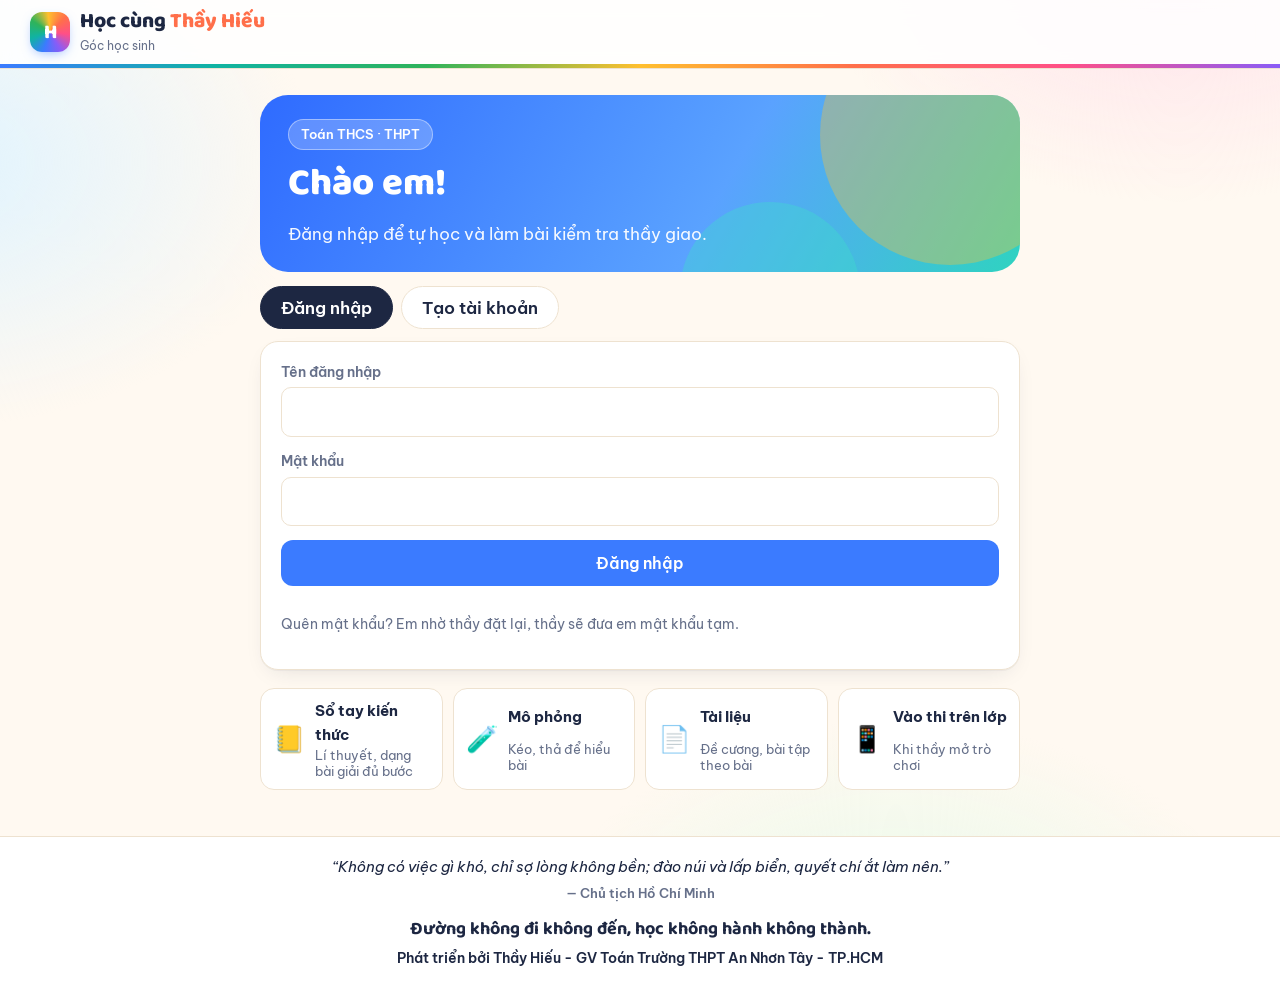
==== commit 2348ae00: "Sổ tay kiến thức chuyển sang web học sinh: dạng theo ngân hàng, lời giải đủ bước, nút luyện dạng; tr" ====
--- a/index.html
+++ b/index.html
@@ -49,9 +49,15 @@
   <!-- ===== đã đăng nhập ===== -->
   <section id="vNha" class="hidden">
     <div class="hero sm toan"><span class="badge" id="nhaLop">Lớp</span><h1 id="nhaTen">Chào em</h1><p>Em chọn việc muốn làm hôm nay.</p></div>
+    <div class="thong-bao-lop" id="thongBaoLop"></div>
+    <div class="nhac-giao" id="nhacGiao"></div>
     <div class="card" id="cBai" style="margin-top:18px">
       <div class="row" style="justify-content:space-between"><h3 style="margin:0">📝 Bài kiểm tra</h3><button class="btn sm ghost" id="btnTaiBai">⟳ Tải lại</button></div>
       <div id="dsBai" class="ds-bai"><p class="muted small">Đang tải…</p></div>
+    </div>
+    <div class="card" id="cLS" style="margin-top:18px">
+      <div class="row" style="justify-content:space-between"><h3 style="margin:0">📈 Bài đã làm</h3><a class="btn sm violet" href="tuhoc.html#thithu">⏱ Thi thử THPT</a></div>
+      <div id="dsLS"><p class="muted small">Đang tải…</p></div>
     </div>
     <div class="home-grid">
       <a class="big mp" id="oTuHoc" href="#">
@@ -69,6 +75,15 @@
     </div>
   </section>
 
+
+  <!-- ===== học thêm (không cần đăng nhập) ===== -->
+  <nav class="hoc-them" aria-label="Học thêm">
+    <a href="sotay.html"><i>📒</i><b>Sổ tay kiến thức</b><small>Lí thuyết, dạng bài giải đủ bước</small></a>
+    <a href="mophong.html"><i>🧪</i><b>Mô phỏng</b><small>Kéo, thả để hiểu bài</small></a>
+    <a id="lkTaiLieu" href="#" target="_blank" rel="noopener"><i>📄</i><b>Tài liệu</b><small>Đề cương, bài tập theo bài</small></a>
+    <a id="lkVaoThi" href="#" target="_blank" rel="noopener"><i>📱</i><b>Vào thi trên lớp</b><small>Khi thầy mở trò chơi</small></a>
+  </nav>
+
   <!-- ===== đổi mật khẩu ===== -->
   <dialog id="dMK" class="card">
     <form id="fMK" class="form" method="dialog">
@@ -91,6 +106,8 @@
   const P = API.phien("hs");
   const S = window.SITE || {};
   $("#slogan").textContent = S.khauHieu || ""; $("#chanTrang").textContent = S.chanTrang || "";
+  const GV = S.webGV || "https://hieuant2812.github.io/hoc-cung-thay-hieu/";
+  $("#lkTaiLieu").href = GV + "tailieu.html"; $("#lkVaoThi").href = GV + "hs.html";
 
   function bao(html, kieu) { $("#thongBao").innerHTML = html ? `<div class="note ${kieu || "blue"}">${html}</div>` : ""; }
   function loiForm(f, msg) { f.querySelector(".loi").textContent = msg || ""; }
@@ -105,13 +122,19 @@
     $("#tabDN").setAttribute("aria-selected", String(!dk)); $("#tabDK").setAttribute("aria-selected", String(dk));
     $("#fDN").classList.toggle("hidden", dk); $("#fDK").classList.toggle("hidden", !dk);
   }
+  /* ?ve=tuhoc.html?... : đăng nhập xong quay lại đúng trang em đang mở (chỉ nhận trang trong web này) */
+  function veTiep() {
+    const ve = new URLSearchParams(location.search).get("ve") || "";
+    if (/^[a-z]+\.html(\?[^\s]*)?$/.test(ve)) { location.replace(ve); return true; }
+    return false;
+  }
   function moNha(hs) {
     $("#vCong").classList.add("hidden"); $("#vNha").classList.remove("hidden"); $("#nav").classList.remove("hidden");
     $("#nhaTen").textContent = "Chào " + (hs.hoTen.split(" ").pop() || hs.hoTen) + "!";
-    $("#nhaLop").textContent = "Lớp " + (hs.tenLop || hs.maLop) + " · " + hs.tenDN;
+    $("#nhaLop").textContent = "Lớp " + (hs.tenLop || hs.maLop) + " (mã " + hs.maLop + ") · " + hs.tenDN;
     $("#oTuHoc").href = "tuhoc.html";
     API.LS.set("hs-ho-so", JSON.stringify(hs));
-    taiBai();
+    taiBai(); taiLS();
   }
 
   /* danh sách bài kiểm tra của lớp */
@@ -124,10 +147,42 @@
     el.innerHTML = r.bai.length ? r.bai.map(b => {
       let nut;
       if (b.cuaEm === "nop") nut = b.diem != null ? `<a class="btn sm blue" href="lam.html?bai=${encodeURIComponent(b.maBai)}&xem=1">Điểm ${String(b.diem).replace(".", ",")} · xem bài</a>` : `<a class="btn sm ghost" href="lam.html?bai=${encodeURIComponent(b.maBai)}&xem=1">Đã nộp · chờ kết quả</a>`;
+      else if (b.trangThai === "hen") nut = `<span class="tt hen">mở lúc ${ngay(b.moLuc)}</span>`;
       else if (b.trangThai !== "mo") nut = `<span class="tt dong">đã đóng</span>`;
       else nut = `<a class="btn sm ${b.cuaEm === "lam" ? "coral" : "green"}" href="lam.html?bai=${encodeURIComponent(b.maBai)}">${b.cuaEm === "lam" ? "Làm tiếp" : "Vào làm bài"}</a>`;
-      return `<div class="bai-dong"><div><b>${API.esc(b.ten)}</b><br><span class="small muted">${b.soCau} câu · ${b.thoiGian} phút${b.dongLuc ? " · đóng lúc " + ngay(b.dongLuc) : ""}</span></div>${nut}</div>`;
-    }).join("") : `<p class="muted small" style="margin:8px 0 0">Hiện chưa có bài kiểm tra nào. Khi thầy mở bài, bài sẽ hiện ở đây.</p>`;
+      return `<div class="bai-dong"><div><b>${b.thiThu ? "⏱ " : ""}${API.esc(b.ten)}</b><br><span class="small muted">${b.soCau} câu · ${b.thoiGian} phút${b.dongLuc ? " · đóng lúc " + ngay(b.dongLuc) : ""}</span></div>${nut}</div>`;
+    }).join("") : `<p class="muted small" style="margin:8px 0 0">Hiện chưa có bài kiểm tra nào cho lớp mã <b>${API.esc((JSON.parse(API.LS.get("hs-ho-so") || "{}").maLop) || "")}</b>. Khi thầy mở bài, bài sẽ hiện ở đây. Nếu thầy báo đã mở mà em không thấy, em đưa thầy xem mã lớp này.</p>`;
+    // thông báo của thầy
+    $("#thongBaoLop").innerHTML = (r.thongBao || []).map(t => `<div class="tbl-lop"><b>📢 Thầy nhắn</b> <span class="small muted">${ngay(t.taoLuc)}</span><p>${API.esc(t.noiDung)}</p></div>`).join("");
+    // nhắc bài tự học thầy giao
+    const conLai = han => { const ms = new Date(han) - Date.now(); if (ms < 0) return "đã quá hạn"; const h = Math.floor(ms / 3600000); return h < 24 ? `còn ${h} giờ` : `còn ${Math.floor(h / 24)} ngày`; };
+    $("#nhacGiao").innerHTML = (r.giao || []).filter(g => !g.xong).map(g => `<a href="tuhoc.html?giao=${encodeURIComponent(g.maGiao)}" class="${g.quaHan || new Date(g.hanNop) - Date.now() < 86400000 ? "qua" : ""}">
+      <span><b>📌 ${API.esc(g.ten)}</b><small>Bài tự học thầy giao · hạn ${ngay(g.hanNop)} (${conLai(g.hanNop)})</small></span><span class="tien">${g.dung}/${g.soCauDung}</span></a>`).join("");
+  }
+
+  /* bài đã làm: biểu đồ điểm các lần, so với trung bình lớp */
+  async function taiLS() {
+    let r; try { r = await P.goi("hs.lichSu"); } catch (e) { $("#dsLS").innerHTML = ""; return; }
+    const ds = r.bai, coDiem = ds.filter(b => b.diem != null);
+    if (!ds.length) { $("#dsLS").innerHTML = `<p class="muted small" style="margin:8px 0 0">Em chưa nộp bài nào. Thử một đề thi thử để làm quen nhé.</p>`; return; }
+    const day = x => String(x).replace(".", ",");
+    let svg = "";
+    if (coDiem.length >= 2) {
+      const W = 360, H = 170, L = 22, R = 10, T = 10, B = 22, n = coDiem.length;
+      const x = i => L + (n === 1 ? 0 : i * (W - L - R) / (n - 1)), y = d => T + (10 - d) * (H - T - B) / 10;
+      let g = [0, 5, 10].map(v => `<line class="luoi" x1="${L}" x2="${W - R}" y1="${y(v)}" y2="${y(v)}"/><text x="2" y="${y(v) + 4}">${v}</text>`).join("");
+      const lop = coDiem.map((b, i) => b.tbLop != null ? [x(i), y(b.tbLop)] : null).filter(Boolean);
+      if (lop.length >= 2) g += `<polyline class="lop" points="${lop.map(p => p.join(",")).join(" ")}"/>`;
+      g += `<polyline class="em" points="${coDiem.map((b, i) => x(i) + "," + y(b.diem)).join(" ")}"/>`;
+      g += coDiem.map((b, i) => `<circle class="em${b.thiThu ? " tt" : ""}" cx="${x(i)}" cy="${y(b.diem)}" r="5"><title>${API.esc(b.ten)}: ${day(b.diem)}</title></circle><text x="${x(i)}" y="${H - 8}" text-anchor="middle">${i + 1}</text>`).join("");
+      svg = `<svg class="bieu-do" viewBox="0 0 ${W} ${H}" role="img" aria-label="Điểm các lần làm bài">${g}</svg>
+        <p class="small muted" style="margin:2px 0 0">Đường xanh: điểm của em${lop.length >= 2 ? " · nét đứt: trung bình lớp" : ""}${coDiem.some(b => b.thiThu) ? " · chấm tím: thi thử" : ""}.</p>`;
+      const a = coDiem[n - 1].diem, b0 = coDiem[n - 2].diem;
+      svg += `<p class="small" style="margin:6px 0 0">So với lần trước: <b>${a > b0 ? "▲ tăng " + day(Math.round((a - b0) * 100) / 100) : a < b0 ? "▼ giảm " + day(Math.round((b0 - a) * 100) / 100) : "bằng"}</b> điểm.</p>`;
+    }
+    const ngay = s => s ? new Date(s).toLocaleDateString("vi-VN") : "";
+    $("#dsLS").innerHTML = svg + `<table class="ls-bang">${ds.slice().reverse().slice(0, 12).map((b, i) => `<tr><td>${ds.length - i}. ${b.thiThu ? "⏱ " : ""}<a href="lam.html?bai=${encodeURIComponent(b.maBai)}&xem=1">${API.esc(b.ten)}</a><br><span class="small muted">${ngay(b.nopLuc)}</span></td>
+      <td class="num">${b.diem == null ? '<span class="small muted">chờ kết quả</span>' : `<b>${day(b.diem)}</b>`}${b.tbLop != null ? `<br><span class="small muted">lớp ${day(b.tbLop)}</span>` : ""}</td></tr>`).join("")}</table>`;
   }
   $("#btnTaiBai").onclick = taiBai;
 
@@ -140,7 +195,7 @@
     await cho(f.querySelector("button[type=submit]"), async () => {
       try {
         const r = await API.goi("hs.dangNhap", { tenDN: f.tenDN.value, matKhau: f.matKhau.value });
-        P.token = r.token; f.reset(); bao(""); moNha(r.hs);
+        P.token = r.token; f.reset(); bao(""); API.LS.set("hs-ho-so", JSON.stringify(r.hs)); if (veTiep()) return; moNha(r.hs);
       } catch (err) { loiForm(f, err.message); }
     });
   };
@@ -176,7 +231,8 @@
   /* khởi động: có phiên cũ thì vào thẳng, kiểm tra lại với máy chủ ở nền */
   (async function () {
     if (!API.url()) { bao("Web chưa được nối với máy chủ. Thầy xem <b>HUONG-DAN.md</b>, mục 2.", "red"); }
-    if (!P.token) return moCong("dn");
+    if (!P.token) { if (new URLSearchParams(location.search).get("ve")) bao("Em đăng nhập để luyện dạng đã chọn nhé.", "blue"); return moCong("dn"); }
+    if (veTiep()) return;
     try { const cu = JSON.parse(API.LS.get("hs-ho-so") || "null"); if (cu) moNha(cu); } catch (e) { }
     try { const r = await P.goi("hs.toi"); moNha(r.hs); }
     catch (err) {
--- a/assets/hs.css
+++ b/assets/hs.css
@@ -58,3 +58,29 @@
 #cTK h4{margin:16px 0 6px}
 .tl{font-weight:700;padding:1px 8px;border-radius:999px}
 .tl.yeu{background:#ffe3ec;color:#c21e57}.tl.kha{background:#fff0d2;color:#946200}.tl.tot{background:#e0f6e7;color:#1b7a3c}
+.tt.hen{background:#efe7ff;color:#6a3fd6}
+.tbl tr.canh td{background:#fff5f7}
+
+/* trang chính: nhắc bài giao, lịch sử điểm */
+.nhac-giao{display:grid;gap:8px;margin-top:14px}
+.nhac-giao a{display:flex;align-items:center;justify-content:space-between;gap:10px;padding:12px 14px;border-radius:14px;background:#fff8e6;border:1px solid #f3d58a;color:var(--ink);text-decoration:none}
+.nhac-giao a.qua{background:#fff0f4;border-color:#f6a8bf}
+.nhac-giao a small{display:block;color:var(--muted);font-size:12.5px}
+.nhac-giao .tien{font:800 16px var(--font-h);white-space:nowrap}
+.bieu-do{width:100%;height:auto;display:block;margin-top:8px}
+.bieu-do .luoi{stroke:#e9eef8}.bieu-do .em{fill:none;stroke:var(--blue);stroke-width:2.5}.bieu-do .lop{fill:none;stroke:#b4bdd0;stroke-width:2;stroke-dasharray:5 4}
+.bieu-do circle.em{fill:var(--blue);stroke:#fff;stroke-width:2}.bieu-do circle.tt{fill:var(--violet)}
+.bieu-do text{font:600 11px var(--font);fill:var(--muted)}
+.ls-bang{width:100%;border-collapse:collapse;font-size:14px;margin-top:10px}
+.ls-bang td{padding:6px 4px;border-top:1px solid var(--line)}
+.ls-bang td.num{text-align:right;white-space:nowrap}
+.thong-bao-lop{display:grid;gap:8px;margin-top:14px}
+.tbl-lop{padding:12px 14px;border-radius:14px;background:#eef4ff;border:1px solid #c9d8fb}
+.tbl-lop p{margin:4px 0 0;white-space:pre-line}
+.ls-bang tr.la-em td{background:#eef4ff;font-weight:700}
+/* học thêm: sổ tay, mô phỏng, tài liệu, vào thi trên lớp */
+.hoc-them{display:grid;grid-template-columns:repeat(auto-fit,minmax(150px,1fr));gap:10px;margin:18px 0 6px}
+.hoc-them a{display:grid;grid-template-columns:auto 1fr;column-gap:10px;align-items:center;background:#fff;border:1px solid var(--line);border-radius:14px;padding:10px 12px;text-decoration:none;color:var(--ink)}
+.hoc-them a:hover{border-color:var(--teal)}
+.hoc-them i{grid-row:span 2;font-style:normal;font-size:26px}
+.hoc-them b{font-size:15px}.hoc-them small{color:var(--muted);font-size:12.5px;line-height:1.3}
